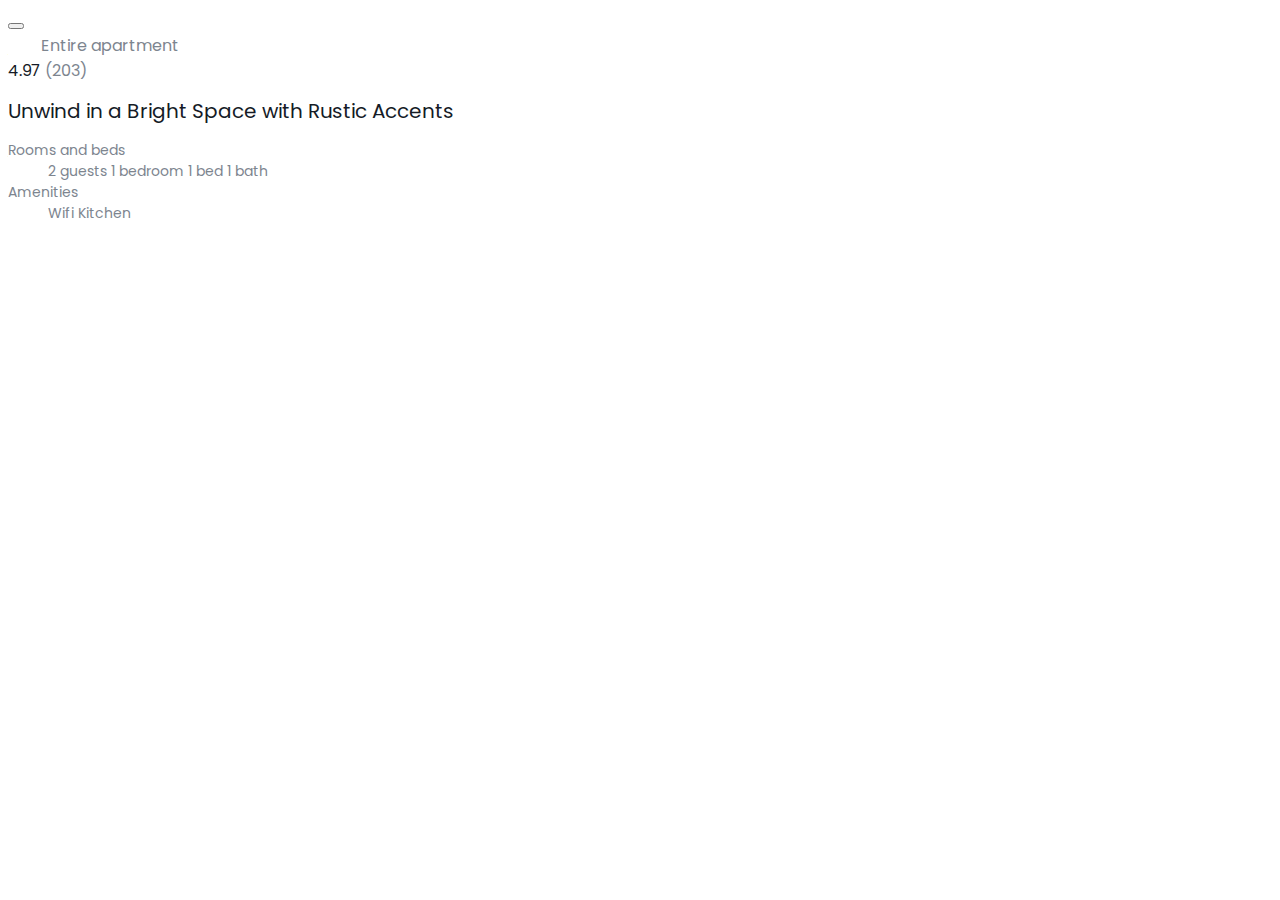
==== background/index.html @ bdefed49 "" ====
<!DOCTYPE html>
<html lang="en">
    <head>
        <meta charset="UTF-8" />
        <meta name="viewport" content="width=device-width, initial-scale=1.0" />
        <title>Background</title>
        <link rel="preconnect" href="https://fonts.googleapis.com" />
        <link rel="preconnect" href="https://fonts.gstatic.com" crossorigin />
        <link
            href="https://fonts.googleapis.com/css2?family=Poppins:wght@300;400;500&display=swap"
            rel="stylesheet"
        />
        <link rel="stylesheet" href="./style.css" />
        <link rel="stylesheet" href="./font.css" />
    </head>
    <body>
        <article class="card">
            <div class="card-image">
                <button
                    type="button"
                    class="like-button"
                    aria-label="Like this property"
                ></button>
                <!-- <img/> 대신 background-image를 활용해서 스타일 해보세요!  -->
                <!-- <img src="./assets/img-house.jpg" alt="Seoul AirBnB, hosted by Woohyeon Roh" /> -->
            </div>

            <div class="card-content">
                <header class="card-header">
                    <div class="property-type">
                        <strong
                            class="plus-badge fs-fourteen fw-medium fc-white"
                            >Plus</strong
                        >
                        <span class="fs-sixteen fw-regular fc-light-grey"
                            >Entire apartment</span
                        >
                    </div>

                    <div class="property-rate">
                        <strong
                            class="fs-sixteen fw-regular fc-black"
                            aria-label="Review: 4.97"
                        >
                            4.97
                        </strong>
                        <span
                            class="fs-sixteen fw-regular fc-light-grey"
                            aria-label="Total 203 reviews"
                            >(203)</span
                        >
                    </div>
                </header>

                <h1 class="card-title fs-twenty fw-regular fc-black">
                    Unwind in a Bright Space with Rustic Accents
                </h1>

                <div class="card-detail">
                    <dl
                        class="property-detail fs-fourteen fw-regular fc-light-grey"
                    >
                        <div>
                            <dt class="sr-only">Rooms and beds</dt>
                            <dd>
                                <span>2 guests</span>
                                <span>1 bedroom</span>
                                <span>1 bed</span>
                                <span>1 bath</span>
                            </dd>
                        </div>

                        <div>
                            <dt class="sr-only">Amenities</dt>
                            <dd>
                                <span>Wifi</span>
                                <span>Kitchen</span>
                            </dd>
                        </div>
                    </dl>
                </div>
            </div>
        </article>
    </body>
</html>
---- background/style.css ----
/*
매우 잘한 거 가튼데 ㅎㅎㅎㅎㅎ

.like-button {
    width: 36px;
    height: 36px;
    box-shadow: 0px 4px 4px rgba(0, 0, 0, 0.25);
    background-image: url(./asstes/icon-favorite.svg);
    background-repeat: no-repeat;
    background-position: center center;
    background-color: #fff;
    border-radius: 50%;
    border: none;
}

* {
    box-sizing: border-box;
    margin: 0;
    
}

body {
    background-color: #000;
}

.card {
    width: 840px;

    background-color: #fff;

    display: flex;

    padding: 24px;

}

.card-image {
    width: 300px;
    height: 200px;
    background-position: center center;
    background-repeat: no-repeat;
    background-image: url(./asstes/img-house.jpg);
    background-size: cover;
    border-radius: 6px;

    margin-right: 24px;
}

.card-header{
    display: flex;
    flex-wrap: nowrap;
    justify-content: space-between;

    margin-bottom: 9px;
}

.property-type{
    display: flex;
}

.plus-badge {
    display: block;
    width: 48px;
    height: 22px;
    background-color: #92174d;
    border-radius: 4px;
    text-align: center;
    font-size: 14px;
    text-transform: uppercase;

    margin-right: 8px;
}

.card-title {
    margin-bottom: 16px;
} */
---- background/font.css ----
/*내가 직접 만든거!*/

* {
    font-family: "Poppins", sans-serif;
}

/* font size*/
.fs-fourteen {
    font-size: 14px;
}

.fs-sixteen {
    font-size: 16px;
}

.fs-twenty {
    font-size: 20px;
}

/* font weight */
.fw-regular {
    font-weight: 400;
}

.fw-medium {
    font-weight: 500;
}

/* font color */
.fc-white {
    color: #fff;
}

.fc-light-grey {
    color: #7d858f;
}

.fc-black{
    color: #151B26;
}
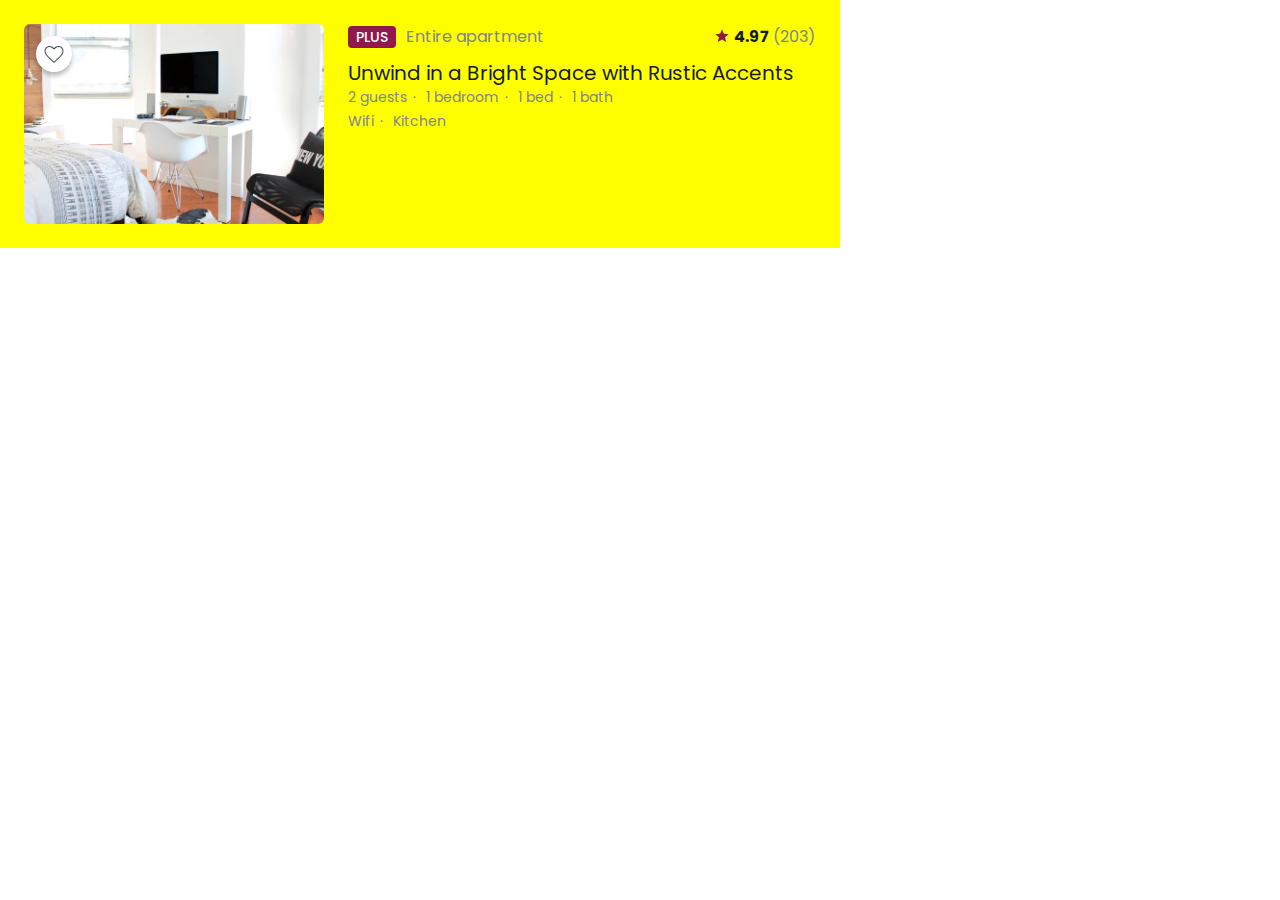
==== commit de59e006: "" ====
--- a/background/index.html
+++ b/background/index.html
@@ -11,7 +11,7 @@
             rel="stylesheet"
         />
         <link rel="stylesheet" href="./style.css" />
-        <link rel="stylesheet" href="./font.css" />
+        <!-- <link rel="stylesheet" href="./font.css" /> -->
     </head>
     <body>
         <article class="card">
--- a/background/style.css
+++ b/background/style.css
@@ -1,5 +1,194 @@
+.like-button {
+    box-shadow: 0px 4px 4px rgba(0, 0, 0, 0.25);
+}
+
+* {
+    /* 오차 없이 하려면 필수!*/
+    box-sizing: border-box;
+    margin: 0;
+    /* 오차 없이 하려면 필수!*/
+}
+
+body {
+    font-family: "Poppins", sans-serif;
+}
+
+/* 스크린리더(tts같은)를 사용하는 이용자를 위해 써놓은 정보를
+디스플레이 상에서는 없앨 때 사용*/
+.sr-only {
+    /* 
+    display: none;
+    display 는 상자(Box)를 취급하는 속성.
+    none: 이 상자 요소를 없는 취급 해라!
+    
+    근데 display:none을 사용하면 아~~~예 요소 자체를 없애버려서 스크린리더의 역할을 하지 못함
+    그래서 position:absolute 로 아예 요소를 붕 띄워서 없는 것처럼 보이게 함*/
+    position: absolute;
+    /*확인사살용*/
+    z-index: -100;
+    width: 1px; /*가로 세로 하나라도 0px 주면 display:none처럼 스크린리더가 안 읽어줌*/
+    height: 1px;
+    overflow: hidden;
+    opacity: 0;
+    /*확인사살용*/
+}
+
+.card {
+    display: flex;
+    width: 840px;
+    padding: 24px;
+
+    background-color: yellow;
+}
+
+.card-image {
+    position: relative; /*버튼 땜에 기준점 만들어 주는거*/
+
+    width: 300px;
+    height: 200px;
+    border-radius: 6px;
+    background-image: url("./asstes/img-house.jpg");
+    background-repeat: no-repeat;
+    background-position: center center;
+    background-size: cover;
+    overflow: hidden;
+
+    margin-right: 24px;
+}
+
+.card-image .like-button {
+    width: 36px;
+    height: 36px;
+    border: none;
+    border-radius: 50%;
+    background-color: #fff;
+    background-image: url("./asstes/icon-favorite.svg");
+    background-size: 24px 24px;
+    background-position: center center;
+    background-repeat: no-repeat;
+
+    /*커서 누르는 모양 내기*/
+    cursor: pointer;
+
+    /*부모를 기준으로 위치 정하기*/
+    position: absolute;
+    top: 12px;
+    left: 12px;
+}
+
+/*현재 card-content의 width 길이 = 제일 긴 자식 요소의 길이(Unwind in a Bright Space with Rustic Accents 이 부분)
+    아래의 설정으로 width 넓혀줌*/
+.card-content {
+    flex-grow: 1;
+    /*0이면 크기를 키우지 않겠다. 1은 남는 영역이 있으면 크기를 키우겠다*/
+}
+
+.card-header {
+    display: flex;
+    justify-content: space-between;
+    align-items: center;
+
+    margin-bottom: 8px;
+}
+
+.plus-badge {
+    /* inline-block은 
+        inline처럼 가로로 흐르고
+        block처럼 width & height 값을 부여할 수 있다 
+        단, inline-block을 사용하면 margin 부여안했는데도 살짝 여백 생김*/
+    display: inline-block;
+
+    /* 글자 PLUS에게 패딩을 주기*/
+    padding: 1px 8px;
+
+    /* PLUS와  Entire apartment 간격 띄우기*/
+    margin-right: 6px;
+
+    /*소문자 -> 대문자 변환*/
+    text-transform: uppercase;
+
+    border-radius: 4px;
+    font-size: 14px;
+    font-weight: 500;
+    line-height: 1.428571428571429; /* 20 / 14 */
+    color: #fff;
+    background-color: #92174d;
+}
+
+.property-type span {
+    font-size: 16px;
+    line-height: 1.25;
+    color: #7d858f;
+}
+
+.property-rate {
+    font-size: 16px;
+    font-weight: 400;
+    line-height: 1.25;
+}
+
+.property-rate::before {
+    content: ""; /* 가상요소 만들 때 필수!!!!!*/
+    display: inline-block; /* 사이즈를 부여하기 위해! */
+    width: 16px;
+    height: 16px;
+
+    background-image: url("./asstes/icon-star.svg");
+    background-repeat: no-repeat;
+    background-size: contain;
+    background-position: center center;
+
+    /*다른 요소에 영향을 안주고
+    자기 자리에서 움직임!*/
+    position: relative;
+    top: 2px; /*자기 자리 기준으로 위에서 2px 떨어지기*/
+}
+
+.property-rate strong {
+    color: #151b26;
+}
+
+.property-rate span {
+    color: #7d858f;
+}
+
+.card-title {
+    font-size: 20px;
+    font-weight: 400;
+    line-height: 1.6;
+    color: #151b26;
+}
+
+.property-detail {
+    font-size: 14px;
+    line-height: 1.14285714;
+    color: #7d858f;
+}
+
+/*글자 사이에 · <- 삽입하기*/
+.property-detail dd span::after {
+    /* 각 span 이 끝나기 전에 가상요소를 부여한다*/
+    content: "·";
+    /* · 양 옆에 공백 넣기( 가상 요소는 inline이라 위아래 마진은 못 주지만 좌우 마진은 줄 수 있다~)*/
+    margin: 0 6px;
+}
+
+/*1 bath와 kitchen 오른쪽에는 · 을 넣지 않도록*/
+.property-detail dd span:last-child::after {
+    /*ㄴ ==> property-detail안에 있는 dd 안에 있는 span의
+    마지막 친구(last-child)의 끝에 */
+    content: "";
+}
+
+/*.property-detail div:first-child: 63번째 줄을 뜻함*/
+.property-detail div:first-child {
+    margin-bottom: 8px;
+}
+
 /*
-매우 잘한 거 가튼데 ㅎㅎㅎㅎㅎ
+내 코드
+매우 잘한듯 ㅎ
+글씨 없애는 거 빼고
 
 .like-button {
     width: 36px;
--- a/background/font.css
+++ b/background/font.css
@@ -1,6 +1,6 @@
 /*내가 직접 만든거!*/
 
-* {
+body {
     font-family: "Poppins", sans-serif;
 }
 
